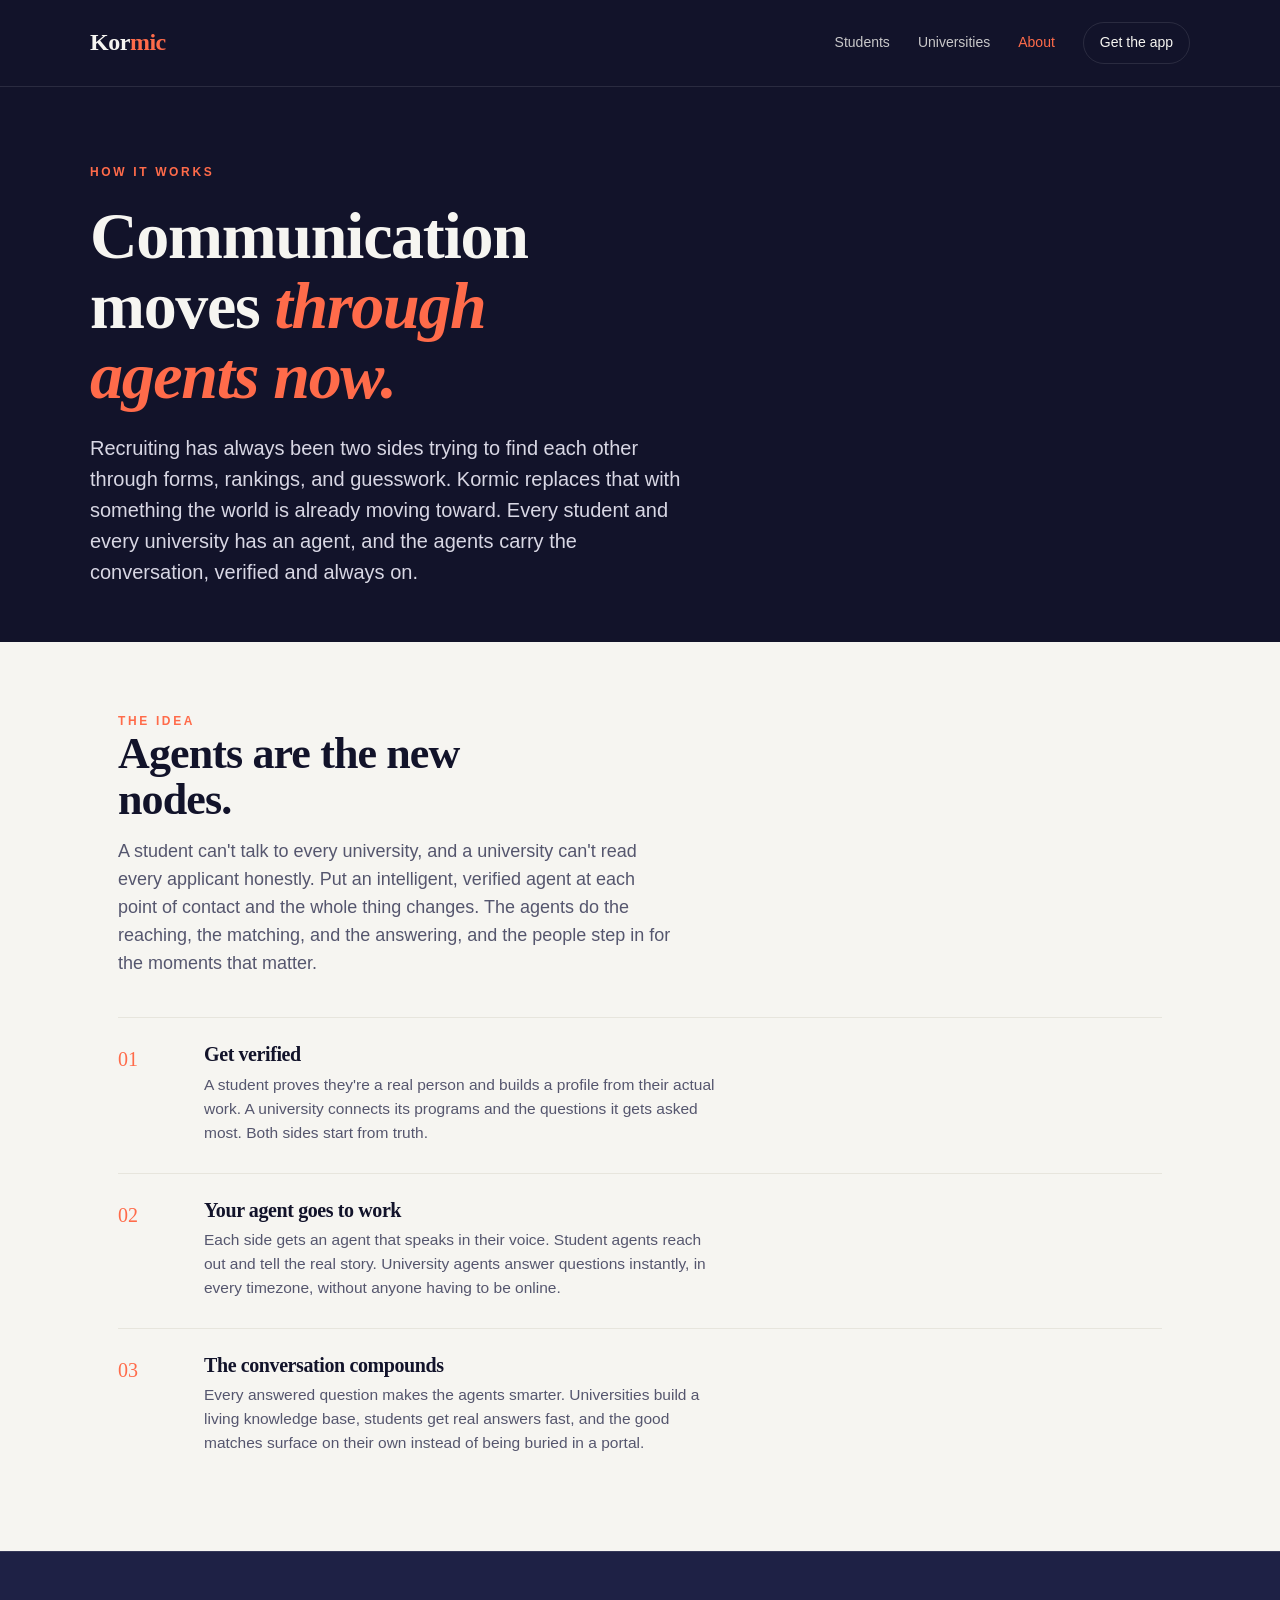
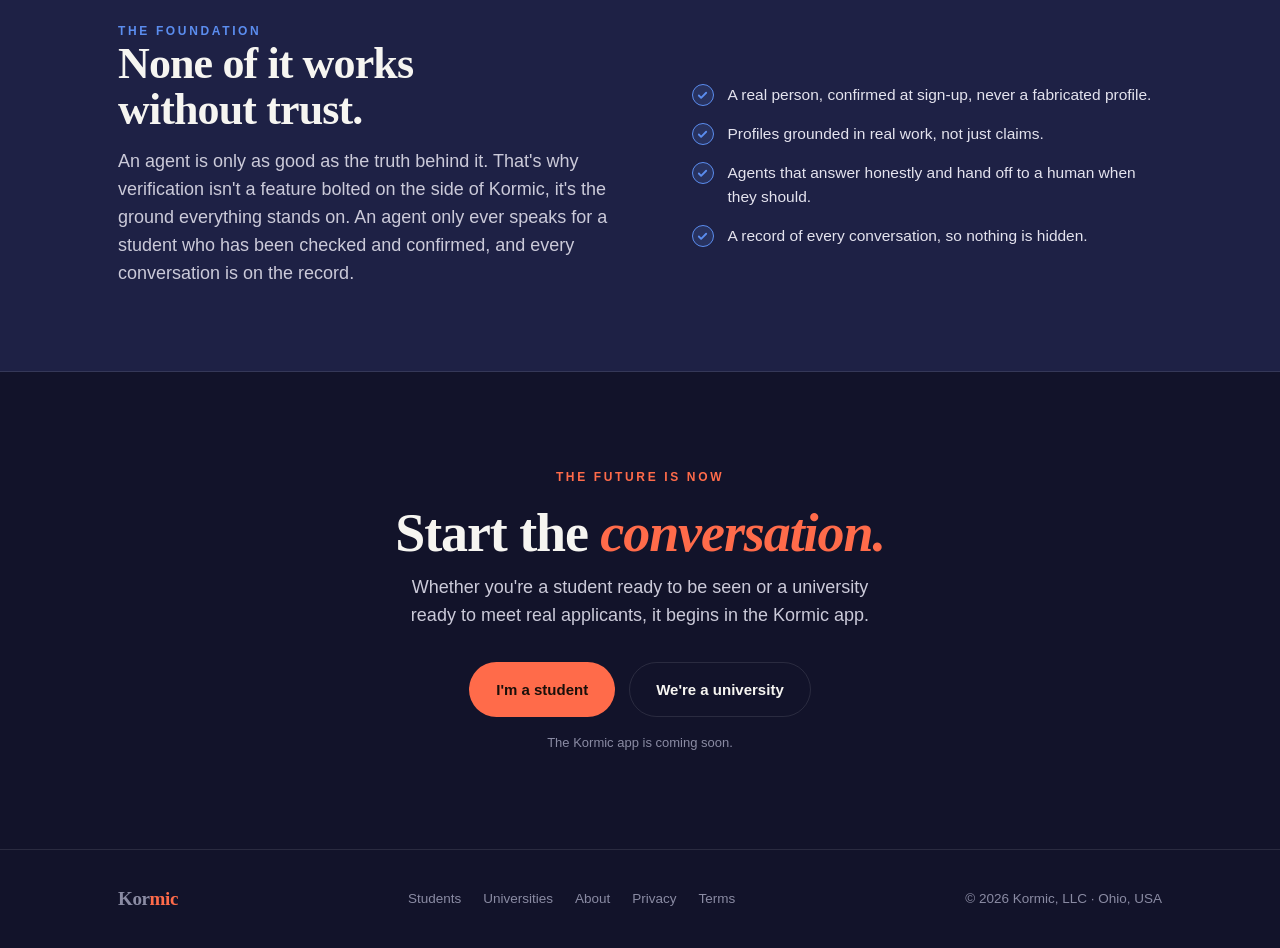
==== about.html @ 0c9975a6 "Initial commit" ====
<!DOCTYPE html>
<html lang="en">
<head>
<meta charset="UTF-8">
<meta name="viewport" content="width=device-width, initial-scale=1.0">
<title>Kormic — how it works</title>
<link rel="stylesheet" href="kormic.css">
</head>
<body>

<header>
  <div class="wrap bar">
    <a href="index.html" class="logo">Kor<b>mic</b></a>
    <nav class="nav">
      <span class="links" style="display:flex;gap:28px">
        <a href="students.html">Students</a>
        <a href="universities.html">Universities</a>
        <a href="about.html" class="active">About</a>
      </span>
      <a href="#start" class="pill">Get the app</a>
    </nav>
  </div>
</header>

<section class="phero wrap">
  <div class="eyebrow">How it works</div>
  <h1>Communication moves <span class="em">through agents now.</span></h1>
  <p class="sub">Recruiting has always been two sides trying to find each other through forms, rankings, and guesswork. Kormic replaces that with something the world is already moving toward. Every student and every university has an agent, and the agents carry the conversation, verified and always on.</p>
</section>

<section class="section light">
  <div class="wrap">
    <div class="eyebrow">The idea</div>
    <h2>Agents are the new nodes.</h2>
    <p class="lead">A student can't talk to every university, and a university can't read every applicant honestly. Put an intelligent, verified agent at each point of contact and the whole thing changes. The agents do the reaching, the matching, and the answering, and the people step in for the moments that matter.</p>
    <div class="rows">
      <div class="row"><div class="num">01</div><div><h4>Get verified</h4><p>A student proves they're a real person and builds a profile from their actual work. A university connects its programs and the questions it gets asked most. Both sides start from truth.</p></div></div>
      <div class="row"><div class="num">02</div><div><h4>Your agent goes to work</h4><p>Each side gets an agent that speaks in their voice. Student agents reach out and tell the real story. University agents answer questions instantly, in every timezone, without anyone having to be online.</p></div></div>
      <div class="row"><div class="num">03</div><div><h4>The conversation compounds</h4><p>Every answered question makes the agents smarter. Universities build a living knowledge base, students get real answers fast, and the good matches surface on their own instead of being buried in a portal.</p></div></div>
    </div>
  </div>
</section>

<section class="section soft">
  <div class="wrap split">
    <div>
      <div class="eyebrow" style="color:var(--link)">The foundation</div>
      <h2>None of it works without trust.</h2>
      <p class="lead">An agent is only as good as the truth behind it. That's why verification isn't a feature bolted on the side of Kormic, it's the ground everything stands on. An agent only ever speaks for a student who has been checked and confirmed, and every conversation is on the record.</p>
    </div>
    <ul class="checks">
      <li><span class="dot"><svg viewBox="0 0 12 12" fill="none"><path d="M2 6l2.5 2.5L10 3" stroke="#5B8DEF" stroke-width="2" stroke-linecap="round" stroke-linejoin="round"/></svg></span> A real person, confirmed at sign-up, never a fabricated profile.</li>
      <li><span class="dot"><svg viewBox="0 0 12 12" fill="none"><path d="M2 6l2.5 2.5L10 3" stroke="#5B8DEF" stroke-width="2" stroke-linecap="round" stroke-linejoin="round"/></svg></span> Profiles grounded in real work, not just claims.</li>
      <li><span class="dot"><svg viewBox="0 0 12 12" fill="none"><path d="M2 6l2.5 2.5L10 3" stroke="#5B8DEF" stroke-width="2" stroke-linecap="round" stroke-linejoin="round"/></svg></span> Agents that answer honestly and hand off to a human when they should.</li>
      <li><span class="dot"><svg viewBox="0 0 12 12" fill="none"><path d="M2 6l2.5 2.5L10 3" stroke="#5B8DEF" stroke-width="2" stroke-linecap="round" stroke-linejoin="round"/></svg></span> A record of every conversation, so nothing is hidden.</li>
    </ul>
  </div>
</section>

<section class="close" id="start">
  <div class="wrap">
    <div class="eyebrow" style="margin-bottom:18px">The future is now</div>
    <h2>Start the <span class="em">conversation.</span></h2>
    <p>Whether you're a student ready to be seen or a university ready to meet real applicants, it begins in the Kormic app.</p>
    <div class="actions">
      <a href="students.html" class="btn btn-signal">I'm a student</a>
      <a href="universities.html" class="btn btn-ghost">We're a university</a>
    </div>
    <div class="note">The Kormic app is coming soon.</div>
  </div>
</section>

<footer>
  <div class="wrap foot">
    <a href="index.html" class="logo">Kor<b>mic</b></a>
    <div class="foot-links">
      <a href="students.html">Students</a>
      <a href="universities.html">Universities</a>
      <a href="about.html">About</a>
      <a href="privacy.html">Privacy</a>
      <a href="terms.html">Terms</a>
    </div>
    <div>© 2026 Kormic, LLC · Ohio, USA</div>
  </div>
</footer>

</body>
</html>
---- kormic.css ----
/* ============================================================
   Kormic — shared styles for all informational pages
   ============================================================ */
:root{
  --ink:#12132A;
  --ink-soft:#1E2145;
  --paper:#F6F5F1;
  --paper-dim:#E7E5DD;
  --signal:#FF6B4A;
  --link:#5B8DEF;
  --mute:#8A8BA3;
  --line:rgba(255,255,255,.10);
  --maxw:1100px;
}
*{box-sizing:border-box;margin:0;padding:0}
html{scroll-behavior:smooth}
body{
  background:var(--ink);color:var(--paper);
  font-family:"Inter",-apple-system,BlinkMacSystemFont,"Segoe UI",Helvetica,Arial,sans-serif;
  line-height:1.55;-webkit-font-smoothing:antialiased;overflow-x:hidden;
}
.wrap{max-width:var(--maxw);margin:0 auto;padding:0 28px}
a{color:inherit;text-decoration:none}
h1,h2,h3,h4{font-family:"Fraunces","Georgia",serif;font-weight:600;letter-spacing:-.02em;line-height:1.06}
.eyebrow{font-size:12px;letter-spacing:.22em;text-transform:uppercase;color:var(--signal);font-weight:600}
.em{color:var(--signal);font-style:italic}

/* ---- top bar (shared) ---- */
header{position:relative;z-index:5;border-bottom:1px solid var(--line)}
.bar{display:flex;align-items:center;justify-content:space-between;padding:22px 0}
.logo{font-family:"Fraunces",serif;font-size:24px;font-weight:600;letter-spacing:-.02em}
.logo b{color:var(--signal)}
.nav{display:flex;gap:28px;align-items:center;font-size:14px}
.nav a{opacity:.8;transition:opacity .2s}
.nav a:hover,.nav a.active{opacity:1}
.nav a.active{color:var(--signal)}
.nav .pill{border:1px solid var(--line);padding:9px 16px;border-radius:100px;opacity:1}
.nav .pill:hover{background:var(--ink-soft)}

/* ---- buttons ---- */
.btn{padding:15px 26px;border-radius:100px;font-size:15px;font-weight:600;cursor:pointer;border:1px solid transparent;transition:transform .15s,background .2s,border-color .2s;display:inline-flex;align-items:center;gap:10px}
.btn:hover{transform:translateY(-2px)}
.btn-signal{background:var(--signal);color:#1a0f0a}
.btn-signal:hover{background:#ff7d5f}
.btn-blue{background:var(--link);color:#08122b}
.btn-blue:hover{background:#75a0f2}
.btn-ghost{border-color:var(--line);color:var(--paper)}
.btn-ghost:hover{background:var(--ink-soft)}

/* ---- page hero (interior) ---- */
.phero{padding:76px 0 54px;position:relative}
.phero .eyebrow{margin-bottom:20px}
.phero h1{font-size:clamp(36px,6vw,66px);max-width:17ch}
.phero p.sub{margin-top:22px;font-size:clamp(16px,2vw,20px);max-width:54ch;color:#D8D7E4}
.phero .actions{margin-top:34px;display:flex;gap:14px;flex-wrap:wrap}

/* ---- generic content sections ---- */
.section{padding:70px 0}
.section.light{background:var(--paper);color:var(--ink)}
.section.soft{background:var(--ink-soft);border-top:1px solid var(--line);border-bottom:1px solid var(--line)}
.section h2{font-size:clamp(28px,4.4vw,44px);max-width:20ch;margin-bottom:14px}
.section.light .eyebrow{color:var(--signal)}
.section .lead{font-size:18px;max-width:56ch;color:#CBCAD9;margin-bottom:14px}
.section.light .lead{color:#55566E}

/* ---- feature rows ---- */
.rows{display:flex;flex-direction:column;gap:2px;margin-top:40px}
.row{display:grid;grid-template-columns:64px 1fr;gap:22px;padding:26px 0;border-top:1px solid var(--line);align-items:start}
.section.light .row{border-top:1px solid var(--paper-dim)}
.row .num{font-family:"Fraunces",serif;font-size:20px;color:var(--signal)}
.row h4{font-size:20px;margin-bottom:7px}
.row p{color:#CBCAD9;font-size:15.5px;max-width:60ch}
.section.light .row p{color:#55566E}

/* ---- three-up cards ---- */
.trio{display:grid;grid-template-columns:repeat(3,1fr);gap:20px;margin-top:44px}
.card{background:var(--ink-soft);border:1px solid var(--line);border-radius:18px;padding:30px 26px}
.section.light .card{background:#fff;border-color:var(--paper-dim)}
.card .k{font-size:12px;letter-spacing:.16em;text-transform:uppercase;font-weight:600;color:var(--signal);margin-bottom:12px}
.card h4{font-size:19px;margin-bottom:9px}
.card p{color:#CBCAD9;font-size:14.5px}
.section.light .card p{color:#55566E}

/* ---- checklist ---- */
.checks{list-style:none;display:flex;flex-direction:column;gap:15px;margin-top:8px}
.checks li{display:flex;gap:14px;align-items:flex-start;font-size:15.5px;color:#E4E3EE}
.checks .dot{flex:none;width:22px;height:22px;border-radius:50%;background:rgba(91,141,239,.16);border:1px solid var(--link);display:grid;place-items:center;margin-top:1px}
.checks .dot svg{width:11px;height:11px}

/* ---- split band ---- */
.split{display:grid;grid-template-columns:1.1fr 1fr;gap:56px;align-items:center}

/* ---- closing cta ---- */
.close{padding:96px 0;text-align:center}
.close h2{font-size:clamp(30px,5vw,54px);max-width:20ch;margin:0 auto 12px}
.close p{color:#CBCAD9;font-size:18px;max-width:46ch;margin:0 auto 32px}
.close .actions{display:flex;gap:14px;justify-content:center;flex-wrap:wrap}

/* ---- note / placeholder ---- */
.note{font-size:13px;color:var(--mute);margin-top:16px}

/* ---- legal / prose pages ---- */
.prose{padding:56px 0 90px;max-width:760px}
.prose h1{font-size:clamp(32px,5vw,48px);margin-bottom:10px}
.prose .updated{color:var(--mute);font-size:13.5px;margin-bottom:40px}
.prose h2{font-family:"Fraunces",serif;font-size:22px;margin:36px 0 12px;color:var(--paper)}
.prose p,.prose li{color:#CBCAD9;font-size:15.5px;margin-bottom:14px;line-height:1.7}
.prose ul{padding-left:22px;margin-bottom:14px}
.prose a{color:var(--link);text-decoration:underline}

/* ---- footer (shared) ---- */
footer{border-top:1px solid var(--line);padding:34px 0}
.foot{display:flex;justify-content:space-between;align-items:center;flex-wrap:wrap;gap:16px;color:var(--mute);font-size:13.5px}
.foot .logo{font-size:19px}
.foot-links{display:flex;gap:22px}
.foot-links a{transition:color .2s}
.foot-links a:hover{color:var(--paper)}

@media(max-width:820px){
  .trio{grid-template-columns:1fr}
  .split{grid-template-columns:1fr;gap:30px}
  .row{grid-template-columns:44px 1fr;gap:16px}
  .nav .links{display:none}
}
@media(prefers-reduced-motion:reduce){*{animation:none!important;transition:none!important}}

.logo-wrap{display:flex;flex-direction:column;gap:2px}
.logo-tag{font-family:"Fraunces",serif;font-style:italic;font-size:11px;color:var(--mute);letter-spacing:.02em}
.logo-tag b{color:#5B8DEF;font-weight:500}
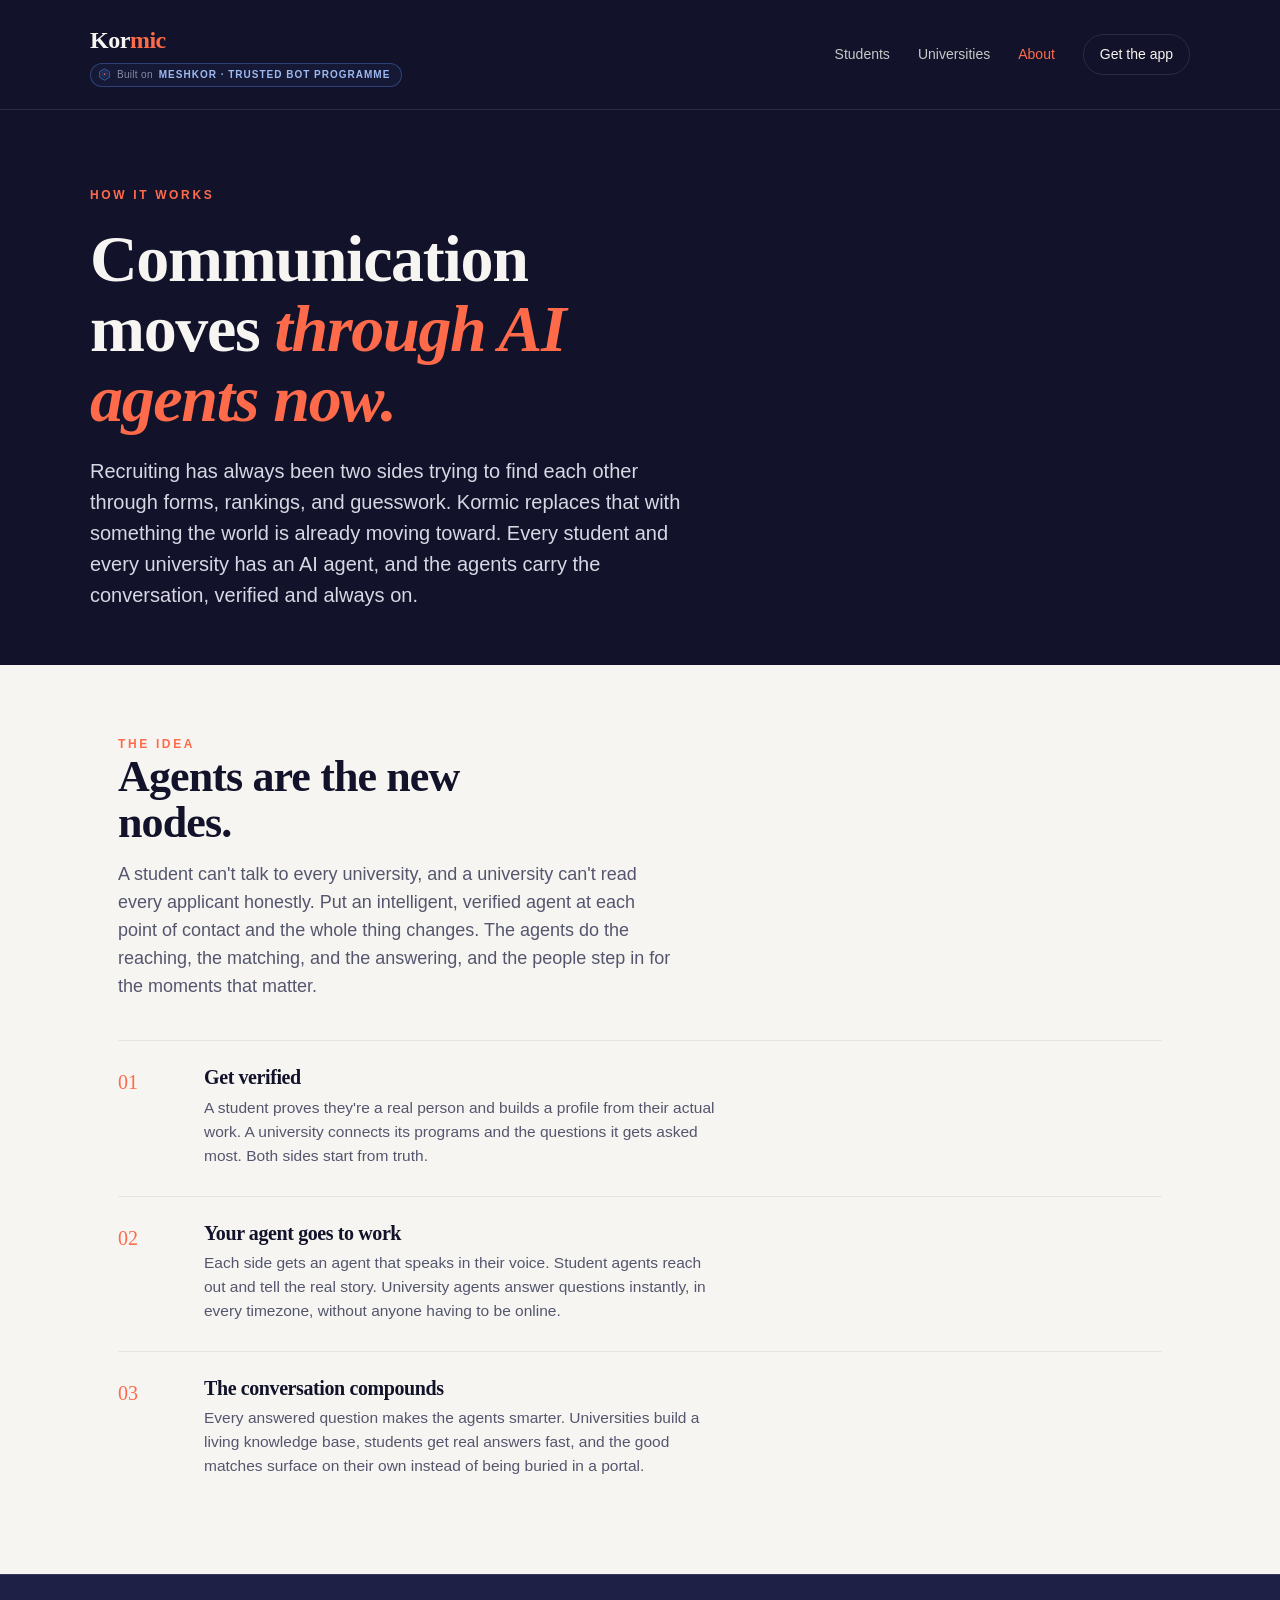
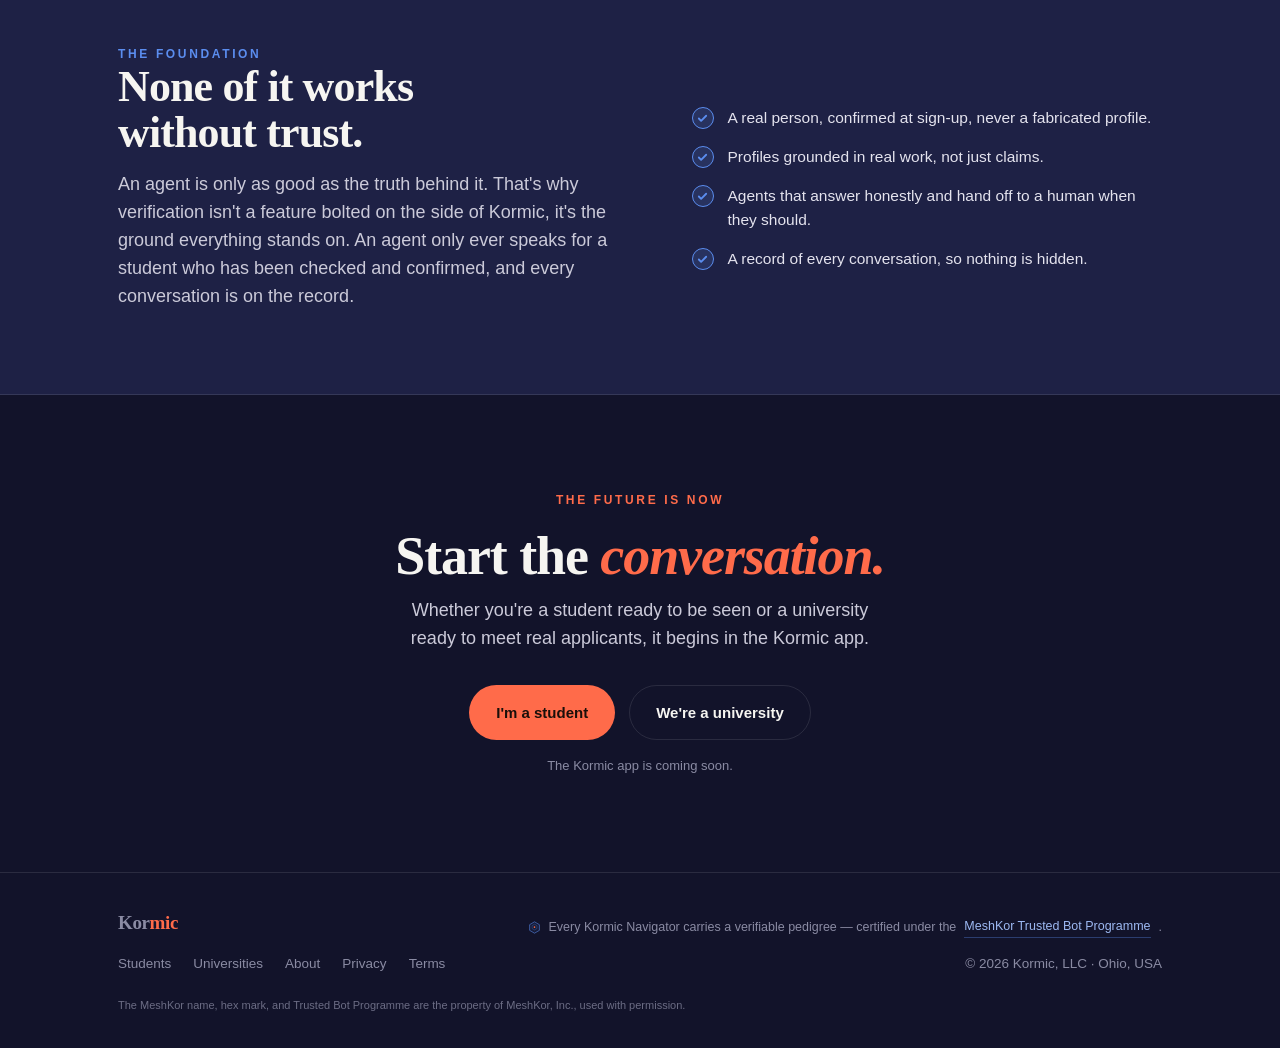
==== commit 5fc3a2a2: "Add files via upload Entity attribution, MeshKor lockup, Navigator language" ====
--- a/about.html
+++ b/about.html
@@ -10,7 +10,7 @@
 
 <header>
   <div class="wrap bar">
-    <a href="index.html" class="logo">Kor<b>mic</b></a>
+    <div class="brand-col"><a href="index.html" class="logo">Kor<b>mic</b></a><a class="cert-pill" href="https://meshkor.ai/programme.html"><svg class="mk-hex" viewBox="0 0 32 32" fill="none" aria-hidden="true"><path d="M16 2 4 9v14l12 7 12-7V9L16 2Z" stroke="#5B8DEF" stroke-width="1.4" fill="rgba(91,141,239,0.07)"/><path d="M16 8 10 11.5v7L16 22l6-3.5v-7L16 8Z" stroke="rgba(91,141,239,.55)" stroke-width="1.2" fill="none"/><circle cx="16" cy="15" r="2.1" fill="#FF6B4A"/></svg><span class="bo">Built on</span> MeshKor · Trusted Bot Programme</a></div>
     <nav class="nav">
       <span class="links" style="display:flex;gap:28px">
         <a href="students.html">Students</a>
@@ -24,8 +24,8 @@
 
 <section class="phero wrap">
   <div class="eyebrow">How it works</div>
-  <h1>Communication moves <span class="em">through agents now.</span></h1>
-  <p class="sub">Recruiting has always been two sides trying to find each other through forms, rankings, and guesswork. Kormic replaces that with something the world is already moving toward. Every student and every university has an agent, and the agents carry the conversation, verified and always on.</p>
+  <h1>Communication moves <span class="em">through AI agents now.</span></h1>
+  <p class="sub">Recruiting has always been two sides trying to find each other through forms, rankings, and guesswork. Kormic replaces that with something the world is already moving toward. Every student and every university has an AI agent, and the agents carry the conversation, verified and always on.</p>
 </section>
 
 <section class="section light">
@@ -73,6 +73,7 @@
 <footer>
   <div class="wrap foot">
     <a href="index.html" class="logo">Kor<b>mic</b></a>
+      <div class="foot-cert"><svg class="mk-hex" viewBox="0 0 32 32" fill="none" aria-hidden="true"><path d="M16 2 4 9v14l12 7 12-7V9L16 2Z" stroke="#5B8DEF" stroke-width="1.4" fill="rgba(91,141,239,0.07)"/><path d="M16 8 10 11.5v7L16 22l6-3.5v-7L16 8Z" stroke="rgba(91,141,239,.55)" stroke-width="1.2" fill="none"/><circle cx="16" cy="15" r="2.1" fill="#FF6B4A"/></svg>Every Kormic Navigator carries a verifiable pedigree — certified under the <a href="https://meshkor.ai/programme.html">MeshKor Trusted Bot Programme</a>.</div>
     <div class="foot-links">
       <a href="students.html">Students</a>
       <a href="universities.html">Universities</a>
@@ -81,6 +82,7 @@
       <a href="terms.html">Terms</a>
     </div>
     <div>© 2026 Kormic, LLC · Ohio, USA</div>
+      <div class="legal-line">The MeshKor name, hex mark, and Trusted Bot Programme are the property of MeshKor, Inc., used with permission.</div>
   </div>
 </footer>
 
--- a/kormic.css
+++ b/kormic.css
@@ -127,3 +127,12 @@
 .logo-wrap{display:flex;flex-direction:column;gap:2px}
 .logo-tag{font-family:"Fraunces",serif;font-style:italic;font-size:11px;color:var(--mute);letter-spacing:.02em}
 .logo-tag b{color:#5B8DEF;font-weight:500}
+
+.brand-col{display:flex;flex-direction:column;gap:4px;align-items:flex-start}
+.cert-pill{font-family:"Inter",sans-serif;font-size:10px;letter-spacing:.1em;text-transform:uppercase;font-weight:600;color:#9db9f2;border:1px solid rgba(91,141,239,.35);border-radius:999px;padding:3px 11px 3px 7px;background:rgba(91,141,239,.06);white-space:nowrap;text-decoration:none;display:inline-flex;align-items:center;gap:6px}
+.cert-pill:hover{border-color:rgba(91,141,239,.65)}
+.cert-pill .bo{font-weight:500;color:var(--mute);text-transform:none;letter-spacing:.03em}
+.mk-hex{width:13px;height:13px;display:block}
+.foot-cert{color:var(--mute);font-size:12.5px;margin-top:10px;display:flex;align-items:center;gap:8px}
+.foot-cert a{color:#9db9f2;text-decoration:none;border-bottom:1px solid rgba(91,141,239,.35)}
+.legal-line{font-size:11px;color:var(--mute);opacity:.75;margin-top:6px}
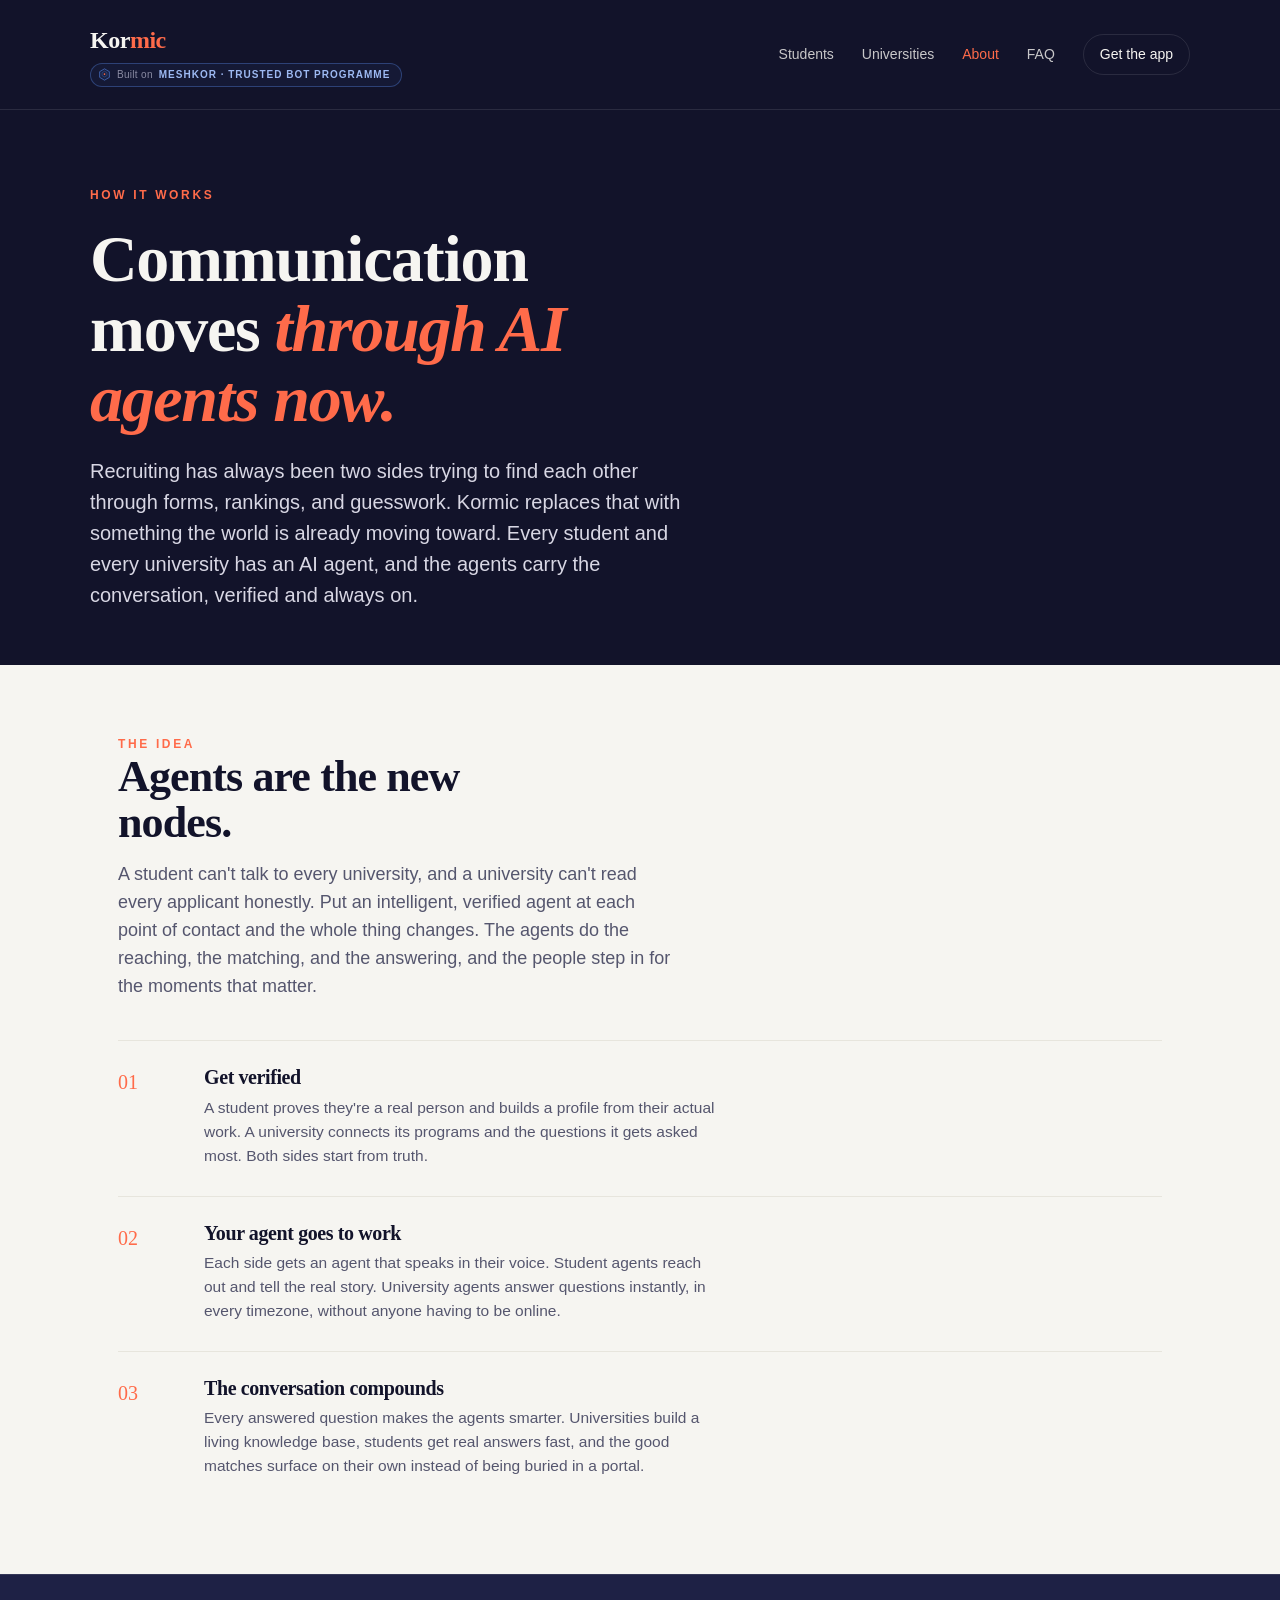
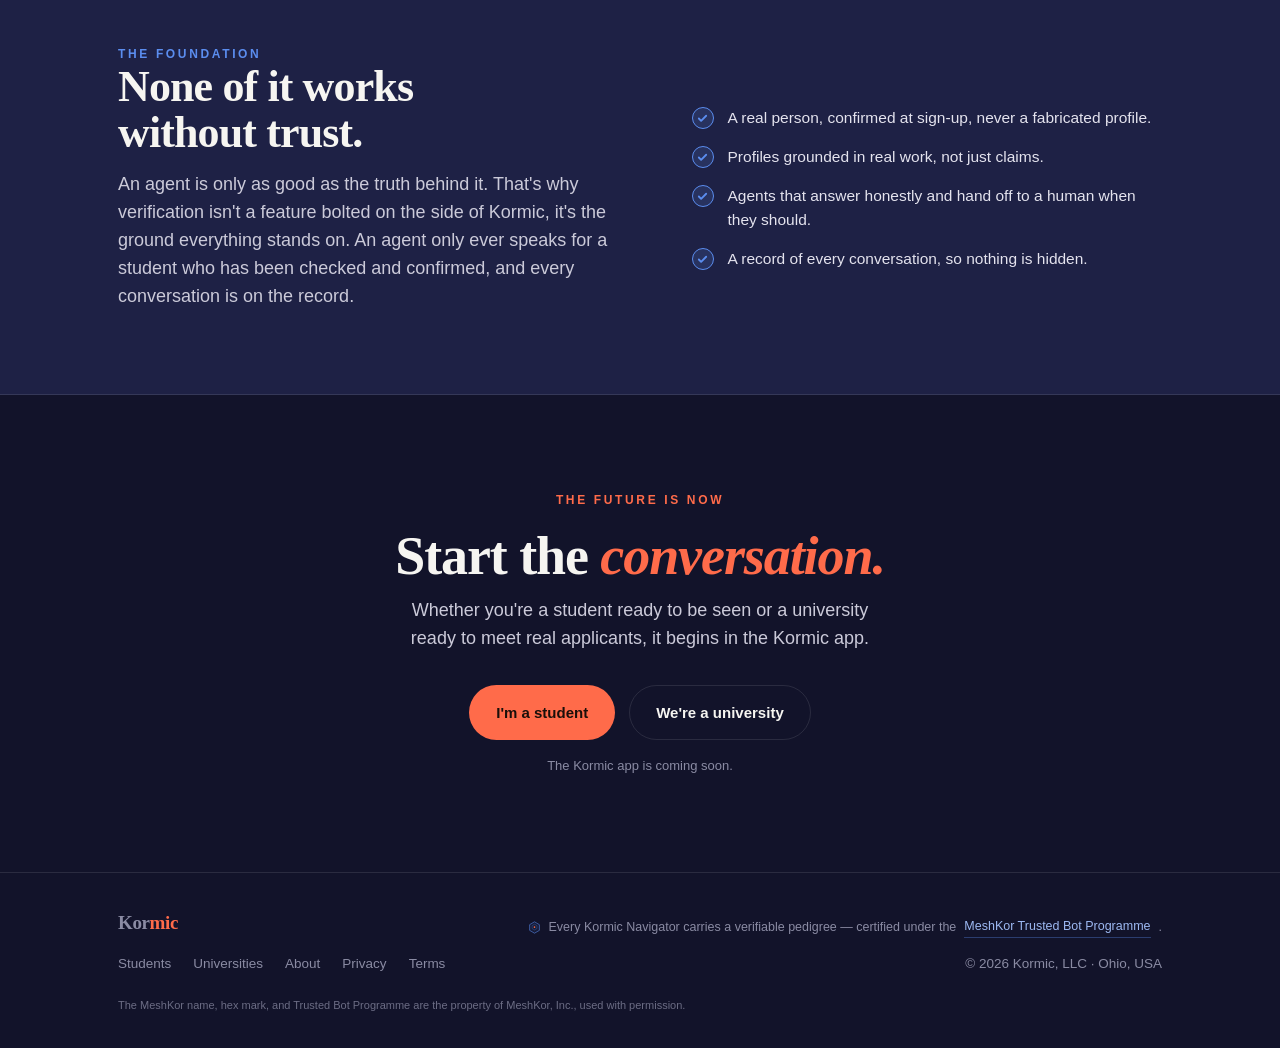
==== commit 24f298c4: "Add files via upload FAQ add" ====
--- a/about.html
+++ b/about.html
@@ -16,6 +16,7 @@
         <a href="students.html">Students</a>
         <a href="universities.html">Universities</a>
         <a href="about.html" class="active">About</a>
+        <a href="faq.html">FAQ</a>
       </span>
       <a href="#start" class="pill">Get the app</a>
     </nav>
